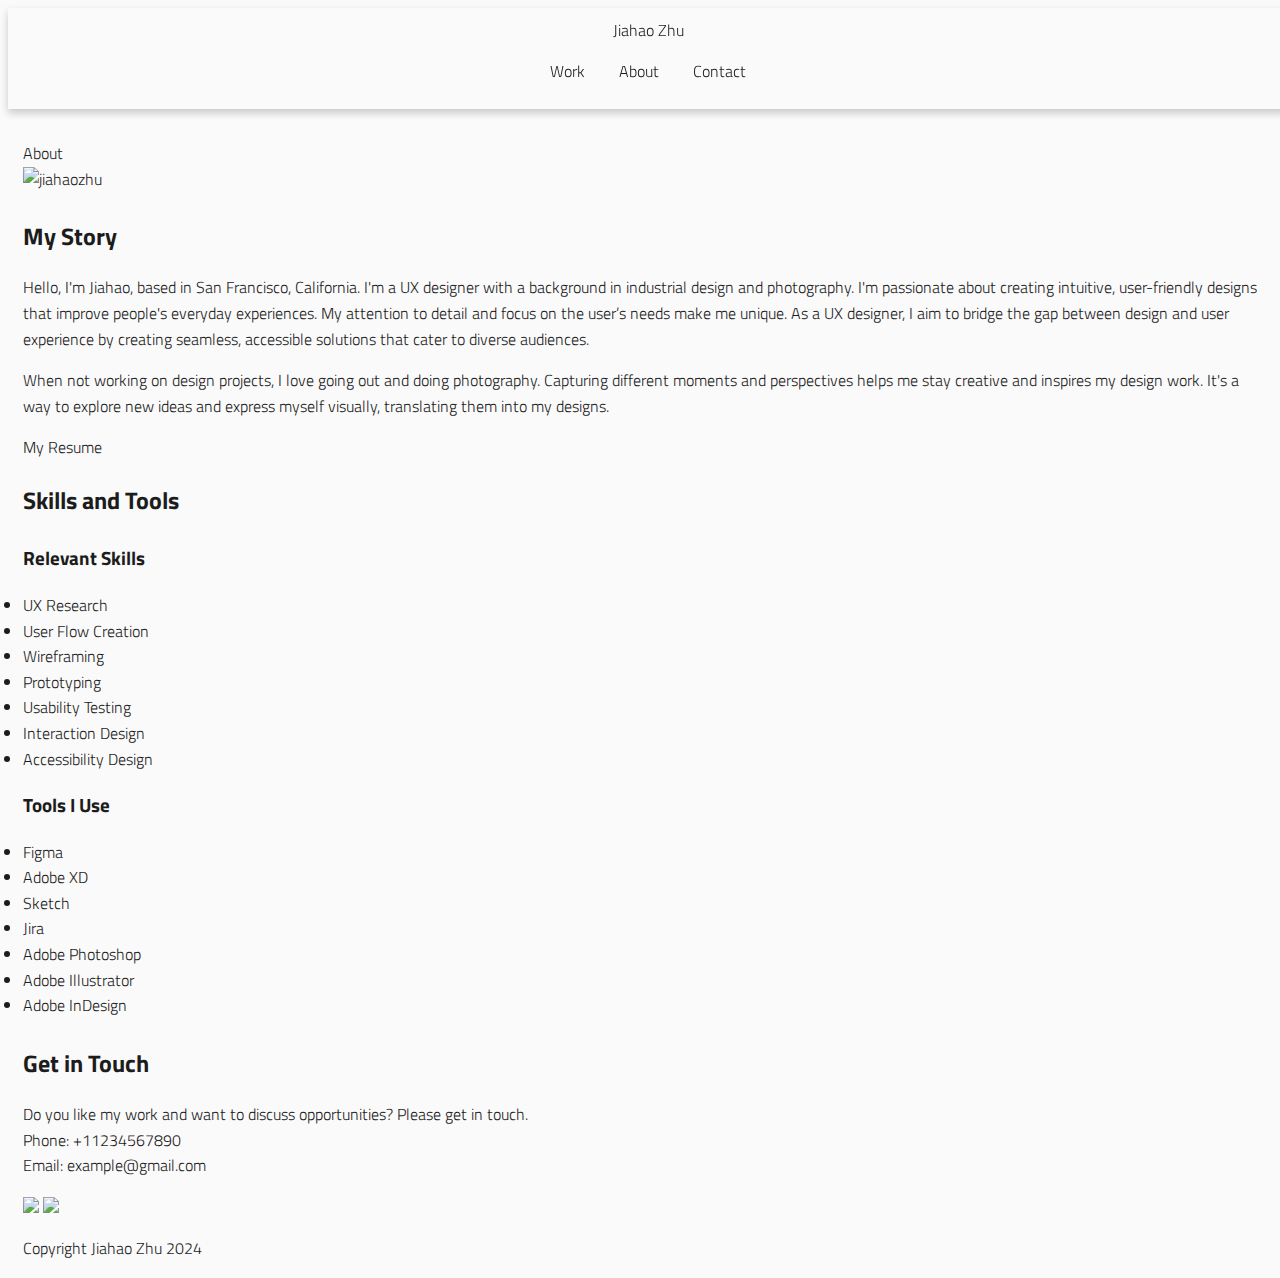
==== about.html @ 2531b700 "Added CSS Layouts" ====
<!DOCTYPE html>
<html lang="en">

<head>
  <meta charset="UTF-8">
  <meta name="viewport" content="width=device-width, initial-scale=1.0">
  <link rel="stylesheet" type="text/css"
    href="https://cdnjs.cloudflare.com/ajax/libs/normalize/8.0.0/normalize.min.css">
  <link rel="stylesheet" type="text/css" href="css/style.css">
  <link rel="preconnect" href="https://fonts.googleapis.com">
  <link rel="preconnect" href="https://fonts.gstatic.com" crossorigin>
  <link
    href="https://fonts.googleapis.com/css2?family=Open+Sans:ital,wght@0,300..800;1,300..800&family=Titillium+Web:ital,wght@0,200;0,300;0,400;0,600;0,700;0,900;1,200;1,300;1,400;1,600;1,700&display=swap"
    rel="stylesheet">
  <title>Jiahao Zhu UX Design </title>
</head>

<body>

  <header>
    <div class="container"><!-- Container -->
      <a href="#">Jiahao Zhu</a>
      <nav>
        <ul>
          <li><a href="index.html">Work</a></li>
          <li><a href="about.html">About</a></li>
          <li><a href="#contact">Contact</a></li>
        </ul>
      </nav>
    </div>
  </header>

  <main>
    <div><!-- Section -->
      <div class="container"><!-- Container -->
        <hi>About</hi>
      </div>
    </div>
    <div><!-- Section> -->
      <div class="container"><!-- Container -->
        <picture>
          <source srcset="img/Image@1x/About@1x.jpg" media="(max-width:767px)">
          <img src="img/Image@2x/About@2x.jpg" alt="jiahaozhu">
        </picture>
        <div class="row"><!-- Row -->
          <div><!-- Column -->
            <h2>My Story</h2>
            <p>Hello, I'm Jiahao, based in San Francisco, California. I'm a UX designer with a background in industrial
              design and photography. I'm passionate about creating intuitive, user-friendly designs that improve
              people's everyday experiences. My attention to detail and focus on the user’s needs make me unique.
              As a UX designer, I aim to bridge the gap between design and user experience by creating seamless,
              accessible solutions that cater to diverse audiences.</p>
            <p>When not working on design projects, I love going out and doing photography. Capturing different moments
              and perspectives helps me stay creative and inspires my design work. It's a way to explore new ideas and
              express myself visually, translating them into my designs.</p>
            <a href="files/Jiahao Zhu_Resume.pdf" target="_blank" download>My Resume </a>
          </div>

          <div><!-- Column -->
            <h2>Skills and Tools</h2>
            <div class="row"><!-- Row -->
              <div><!-- Column -->
                <h3>Relevant Skills</h3>
                <u1>
                  <li>UX Research</li>
                  <li>User Flow Creation</li>
                  <li>Wireframing</li>
                  <li>Prototyping</li>
                  <li>Usability Testing</li>
                  <li>Interaction Design</li>
                  <li>Accessibility Design</li>
                </u1>
              </div>
              <div><!-- Column -->
                <h3>Tools I Use</h3>
                <u1>
                  <li>Figma</li>
                  <li>Adobe XD</li>
                  <li>Sketch</li>
                  <li>Jira</li>
                  <li>Adobe Photoshop</li>
                  <li>Adobe Illustrator</li>
                  <li>Adobe InDesign</li>
                </u1>
              </div>
            </div>
          </div>
        </div>
      </div>
    </div>
  </main>

  <footer id="contact">
    <div class="container"><!-- Container -->
      <h2>Get in Touch</h2>
      <p>
        Do you like my work and want to discuss opportunities? Please get in touch.
        <br>Phone: <a href="tel:#">+11234567890</a>
        <br>Email: <a href="mailto:#">example@gmail.com</a>
      </p>
      <div>
        <a href="http://www.linkedin.com/in/jiahao-zhu-057bb3191" target="_blank">
          <img src="img/linkedin-in-brands-solid.svg">
        </a>
        <a href="https://www.instagram.com/jh_z.photography?utm_source=ig_web_button_share_sheet&igsh=ZDNlZDc0MzIxNw=="
          target="_blank">
          <img src="img/instagram-brands-solid.svg">
        </a>
      </div>
      <div>
        <p>Copyright Jiahao Zhu 2024</p>
      </div>
    </div>
  </footer>
</body>

</html>
---- css/style.css ----
/*
Colors used:
Background Color (White): #FAFAFA;
Primary Color (Dark Grey): #1C1C1C;
Secondary Color (Light Grey): #8C8C8C;
*/

* {
  box-sizing: border-box;
}

body {
    background-color: #FAFAFA;
    font-family: "Titillium Web", sans-serif;
    font-size: 16px;
    font-weight: 300;
    line-height: 1.6;
    color: #1C1C1C;
}


h1 {
    font-size: 2.0em;
    line-height: 1.4em;
    font-weight: 500;
    font-style: bold;
}

img {
    width: 100%;
  }

  a {
    color: #1C1C1C;
    text-decoration: none; 
  }

  a:hover,
  a:focus {
    color: #8C8C8C;
    text-decoration: underline; 
  }

  a:visited { 
    color: #B7B7B7;
  }
  a:active { 
    color: #3A54A2;
  }

  .button {
    background-color: #1C1C1C;
    color: #ffffff; 
    font-size: 16px;
    padding: 10px;
  }

  .button:hover {
    opacity: 0.8;
    text-decoration: none;
  }

/* Layout styling */

.container {
  padding: 0 15px;
}

.row {
  margin: 25px 0;
}

#work .row { padding-bottom: 25px; border-bottom: 1px solid #8C8C8C; }

header {
  background-color: #FAFAFA;
  text-align: center;
  padding: 10px 0;
  box-shadow: 0 4px 8px rgba(0, 0, 0, 0.2);
  position: fixed;
  width: 100%;
}

#hero {
  background-color: #FAFAFA;
  padding: 0;
  display: inline-block;
  width: 100%;
}

#hero h1 {
  text-align: left;
}

nav ul {
  padding: 0;
  margin: 0;
}

nav > ul > li {
  list-style-type: none;
  padding: 15px;
  display: inline-block;
}

main {
  padding-top: 133px;
}
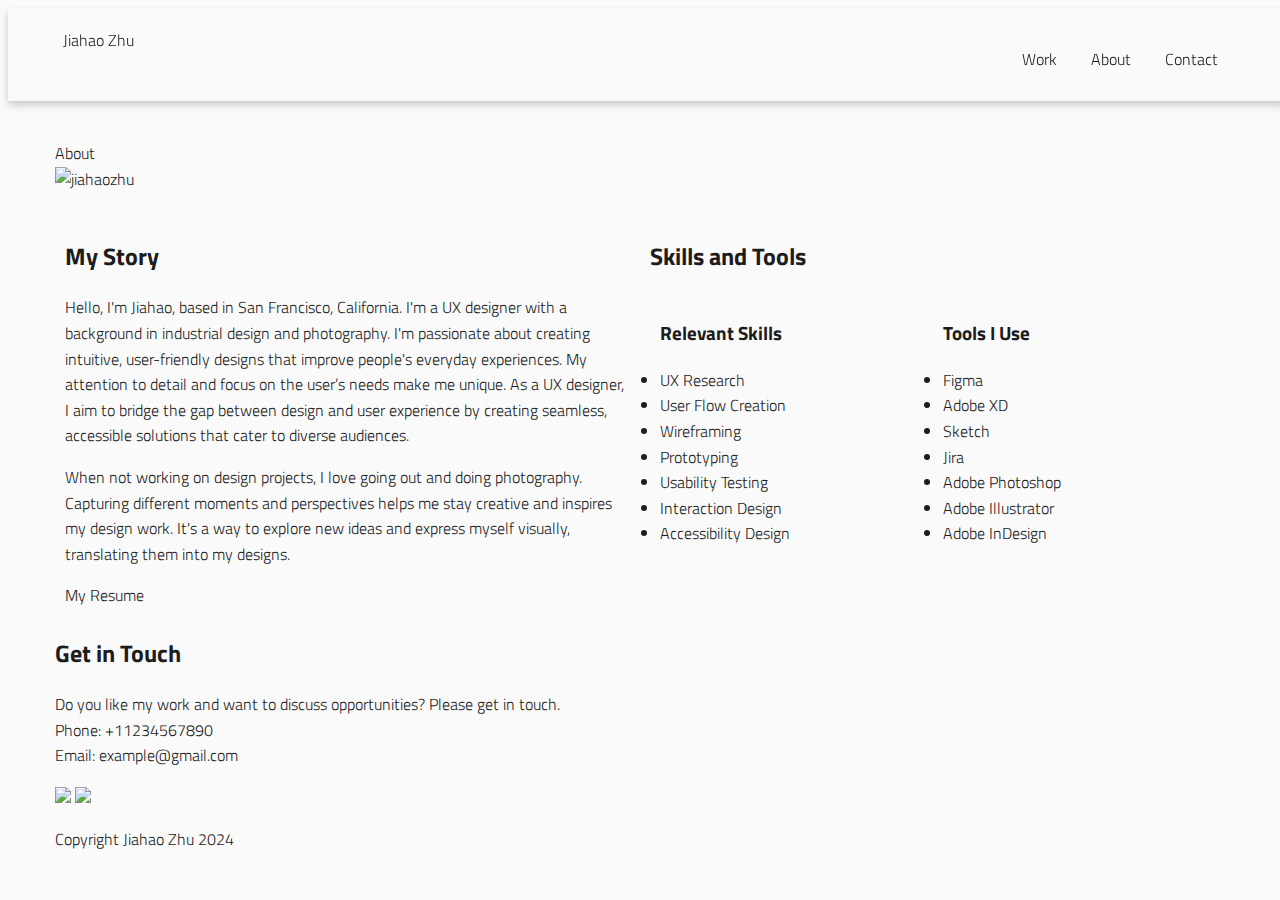
==== commit 2c5ce26b: "Added CSS transitions and animations" ====
--- a/about.html
+++ b/about.html
@@ -43,7 +43,7 @@
           <img src="img/Image@2x/About@2x.jpg" alt="jiahaozhu">
         </picture>
         <div class="row"><!-- Row -->
-          <div><!-- Column -->
+          <div class="col-lg-8 col-md-6"><!-- Column -->
             <h2>My Story</h2>
             <p>Hello, I'm Jiahao, based in San Francisco, California. I'm a UX designer with a background in industrial
               design and photography. I'm passionate about creating intuitive, user-friendly designs that improve
@@ -56,10 +56,10 @@
             <a href="files/Jiahao Zhu_Resume.pdf" target="_blank" download>My Resume </a>
           </div>
 
-          <div><!-- Column -->
+          <div class="col-lg-8 col-md-6"><!-- Column -->
             <h2>Skills and Tools</h2>
             <div class="row"><!-- Row -->
-              <div><!-- Column -->
+              <div class="col-lg-8 col-md-6"><!-- Column -->
                 <h3>Relevant Skills</h3>
                 <u1>
                   <li>UX Research</li>
@@ -71,7 +71,7 @@
                   <li>Accessibility Design</li>
                 </u1>
               </div>
-              <div><!-- Column -->
+              <div class="col-lg-8 col-md-6"><!-- Column -->
                 <h3>Tools I Use</h3>
                 <u1>
                   <li>Figma</li>
--- a/css/style.css
+++ b/css/style.css
@@ -52,7 +52,10 @@
     background-color: #1C1C1C;
     color: #ffffff; 
     font-size: 16px;
+    font-weight: 500;
     padding: 10px;
+    border-radius: 10px;
+    transition: 0.2s opacity;
   }
 
   .button:hover {
@@ -105,4 +108,115 @@
 
 main {
   padding-top: 133px;
-}+}
+
+/* ==============================
+Medium devices (640px and larger)
+================================= */
+@media only screen and (min-width: 640px) {
+  header {
+    text-align: unset;
+    padding: 20px 0 13px;
+  }
+
+  nav {
+    width: auto;
+    float: right;
+    margin-top: 4px;
+  }
+
+  #hero h1 {
+    display: block;
+    margin-left: 50px;
+    font-size: 30px;
+  }
+  
+  .col-md-6 {
+    width: 50%;
+  }
+  
+  [class*="col-"] {
+    float: left;
+  }
+  
+  .row::after {
+    content: "";
+    clear: both;
+    display: table;
+  }
+  
+  [class*="col-"] {
+    padding-left: 10px;
+    padding-right: 10px;
+  }
+}
+
+/* ==============================
+Large devices (1024px or larger)
+================================= */
+@media only screen and (min-width: 1024px) {
+  header {
+    text-align: unset;
+    padding: 20px 0 13px;
+  }
+
+  nav {
+    width: auto;
+    float: right;
+    margin-top: 4px;
+  }
+
+  .col-lg-8 {
+    width: 50%;
+  }
+
+  [class*="col-"] {
+    float: left;
+  }
+
+  .container {
+    max-width: 1200px;
+    margin-left: auto;
+    margin-right: auto;
+  }
+}
+
+@keyframes color-change {
+  from {fill: #edc655;}
+  to {fill: #f76414;}
+  0% {fill: #edc655;}
+  50% {fill: #fcffad;}
+  100% {fill: #f76414;}
+}
+
+.sun {
+  animation-duration: 4s;
+  animation-name: color-change;
+  animation-iteration-count: infinite;
+  animation-direction: alternate;
+  animation-timing-function: linear;
+}
+
+@keyframes cloud-move {
+  from {transform: translate(0,50px);}
+  to {transform: translate(200px,50px);}
+}
+
+.cloud-front {
+  animation-duration: 30s;
+  animation-name: cloud-move;
+  animation-iteration-count: infinite;
+  animation-direction: alternate;
+  animation-timing-function: linear;
+}
+
+@keyframes cloud-move-reverse {
+  from {transform: translate(446px,48px);}
+  to {transform: translate(100px, 48px);}
+}
+
+.cloud-back {
+  animation: 34s cloud-move-reverse infinite alternate linear;
+}
+
+
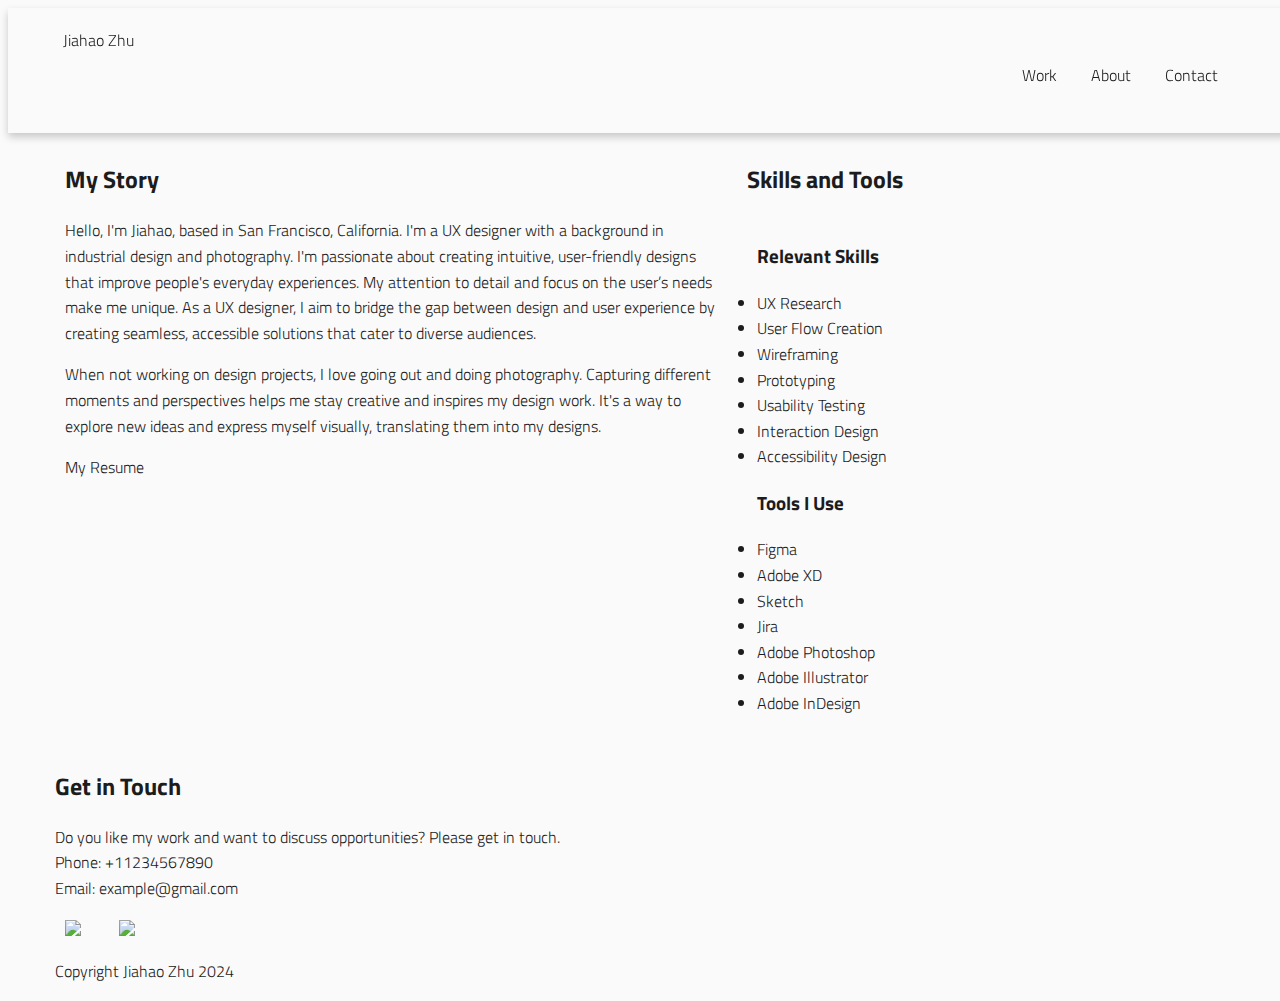
==== commit 647e8930: "Added js" ====
--- a/about.html
+++ b/about.html
@@ -6,6 +6,7 @@
   <meta name="viewport" content="width=device-width, initial-scale=1.0">
   <link rel="stylesheet" type="text/css"
     href="https://cdnjs.cloudflare.com/ajax/libs/normalize/8.0.0/normalize.min.css">
+  <link href="https://cdnjs.cloudflare.com/ajax/libs/font-awesome/6.4.0/css/all.min.css" rel="stylesheet">
   <link rel="stylesheet" type="text/css" href="css/style.css">
   <link rel="preconnect" href="https://fonts.googleapis.com">
   <link rel="preconnect" href="https://fonts.gstatic.com" crossorigin>
@@ -19,14 +20,17 @@
 
   <header>
     <div class="container"><!-- Container -->
+      <div class="navtoggle" id="myNavtoggle">
       <a href="#">Jiahao Zhu</a>
       <nav>
         <ul>
           <li><a href="index.html">Work</a></li>
           <li><a href="about.html">About</a></li>
           <li><a href="#contact">Contact</a></li>
+          <li><a href="javascript:void(0);" class="icon" onclick="menuToggle()"><i class="fas fa-bars"></i></a></li>
         </ul>
       </nav>
+    </div>
     </div>
   </header>
 
@@ -43,7 +47,7 @@
           <img src="img/Image@2x/About@2x.jpg" alt="jiahaozhu">
         </picture>
         <div class="row"><!-- Row -->
-          <div class="col-lg-8 col-md-6"><!-- Column -->
+          <div class="col-lg-7 col-md-6"><!-- Column -->
             <h2>My Story</h2>
             <p>Hello, I'm Jiahao, based in San Francisco, California. I'm a UX designer with a background in industrial
               design and photography. I'm passionate about creating intuitive, user-friendly designs that improve
@@ -56,10 +60,10 @@
             <a href="files/Jiahao Zhu_Resume.pdf" target="_blank" download>My Resume </a>
           </div>
 
-          <div class="col-lg-8 col-md-6"><!-- Column -->
+          <div class="col-lg-5 col-md-6"><!-- Column -->
             <h2>Skills and Tools</h2>
             <div class="row"><!-- Row -->
-              <div class="col-lg-8 col-md-6"><!-- Column -->
+              <div class="col-lg-12 col-md-6"><!-- Column -->
                 <h3>Relevant Skills</h3>
                 <u1>
                   <li>UX Research</li>
@@ -71,7 +75,7 @@
                   <li>Accessibility Design</li>
                 </u1>
               </div>
-              <div class="col-lg-8 col-md-6"><!-- Column -->
+              <div class="col-lg-12 col-md-6"><!-- Column -->
                 <h3>Tools I Use</h3>
                 <u1>
                   <li>Figma</li>
@@ -98,7 +102,7 @@
         <br>Phone: <a href="tel:#">+11234567890</a>
         <br>Email: <a href="mailto:#">example@gmail.com</a>
       </p>
-      <div>
+      <div class="social">
         <a href="http://www.linkedin.com/in/jiahao-zhu-057bb3191" target="_blank">
           <img src="img/linkedin-in-brands-solid.svg">
         </a>
@@ -112,6 +116,8 @@
       </div>
     </div>
   </footer>
+  <script src="https://code.jquery.com/jquery-3.7.1.min.js" integrity="sha256-/JqT3SQfawRcv/BIHPThkBvs0OEvtFFmqPF/lYI/Cxo=" crossorigin="anonymous"></script>
+  <script src="js/scripts.js"></script>
 </body>
 
 </html>--- a/css/style.css
+++ b/css/style.css
@@ -17,7 +17,6 @@
     line-height: 1.6;
     color: #1C1C1C;
 }
-
 
 h1 {
     font-size: 2.0em;
@@ -63,6 +62,10 @@
     text-decoration: none;
   }
 
+  .logo {
+    max-width: 150px;
+  }
+
 /* Layout styling */
 
 .container {
@@ -77,11 +80,11 @@
 
 header {
   background-color: #FAFAFA;
-  text-align: center;
   padding: 10px 0;
   box-shadow: 0 4px 8px rgba(0, 0, 0, 0.2);
   position: fixed;
   width: 100%;
+  
 }
 
 #hero {
@@ -103,17 +106,65 @@
 nav > ul > li {
   list-style-type: none;
   padding: 15px;
+  margin: 0;
+}
+
+main {
+  padding-top: 56px;
+}
+
+.social a {
   display: inline-block;
-}
-
-main {
-  padding-top: 133px;
+  width: 30px;
+  margin: 0 10px;
+}
+
+.navtoggle li:not(:last-child) {
+  display: none;
+}
+
+.navtoggle, .navtoggle.responsive {
+  position: relative;
+}
+
+.navtoggle li .icon {
+  position: absolute;
+  right: 0;
+  top: 2px;
+  font-size: 20px;
+  padding-right: 0;
+}
+
+.navtoggle.responsive li  {
+  display: block;
+}
+
+.navtoggle.responsive nav {
+  padding: 24px 0 0;
+}
+.navtoggle.responsive li  {
+  display: block;
+  padding: 10px 0;
+  border-top: 1px solid #8C8C8C;
+}
+
+.navtoggle.responsive li:last-child  {
+  padding: 0 0 10px;
 }
 
 /* ==============================
 Medium devices (640px and larger)
 ================================= */
-@media only screen and (min-width: 640px) {
+@media only screen and (min-width: 641px) {
+
+  .navtoggle li:not(:last-child) {
+    display: inline-block;
+  }
+
+  .navtoggle li:last-child {
+    display: none;
+  }
+
   header {
     text-align: unset;
     padding: 20px 0 13px;
@@ -125,15 +176,29 @@
     margin-top: 4px;
   }
 
+  nav > ul > li {
+    display: inline-block;
+    margin: 1em 0;
+  }
+
   #hero h1 {
     display: block;
     margin-left: 50px;
     font-size: 30px;
   }
   
-  .col-md-6 {
-    width: 50%;
-  }
+  .col-md-1 {width: 8.33%;}
+  .col-md-2 {width: 16.66%;}
+  .col-md-3 {width: 25%;}
+  .col-md-4 {width: 33.33%;}
+  .col-md-5 {width: 41.66%;}
+  .col-md-6 {width: 50%;}
+  .col-md-7 {width: 58.33%;}
+  .col-md-8 {width: 66.66%;}
+  .col-md-9 {width: 75%;}
+  .col-md-10 {width: 83.33%;}
+  .col-md-11 {width: 91.66%;}
+  .col-md-12 {width: 100%;}
   
   [class*="col-"] {
     float: left;
@@ -166,9 +231,18 @@
     margin-top: 4px;
   }
 
-  .col-lg-8 {
-    width: 50%;
-  }
+  .col-lg-1 {width: 8.33%;}
+  .col-lg-2 {width: 16.66%;}
+  .col-lg-3 {width: 25%;}
+  .col-lg-4 {width: 33.33%;}
+  .col-lg-5 {width: 41.66%;}
+  .col-lg-6 {width: 50%;}
+  .col-lg-7 {width: 58.33%;}
+  .col-lg-8 {width: 66.66%;}
+  .col-lg-9 {width: 75%;}
+  .col-lg-10 {width: 83.33%;}
+  .col-lg-11 {width: 91.66%;}
+  .col-lg-12 {width: 100%;}
 
   [class*="col-"] {
     float: left;
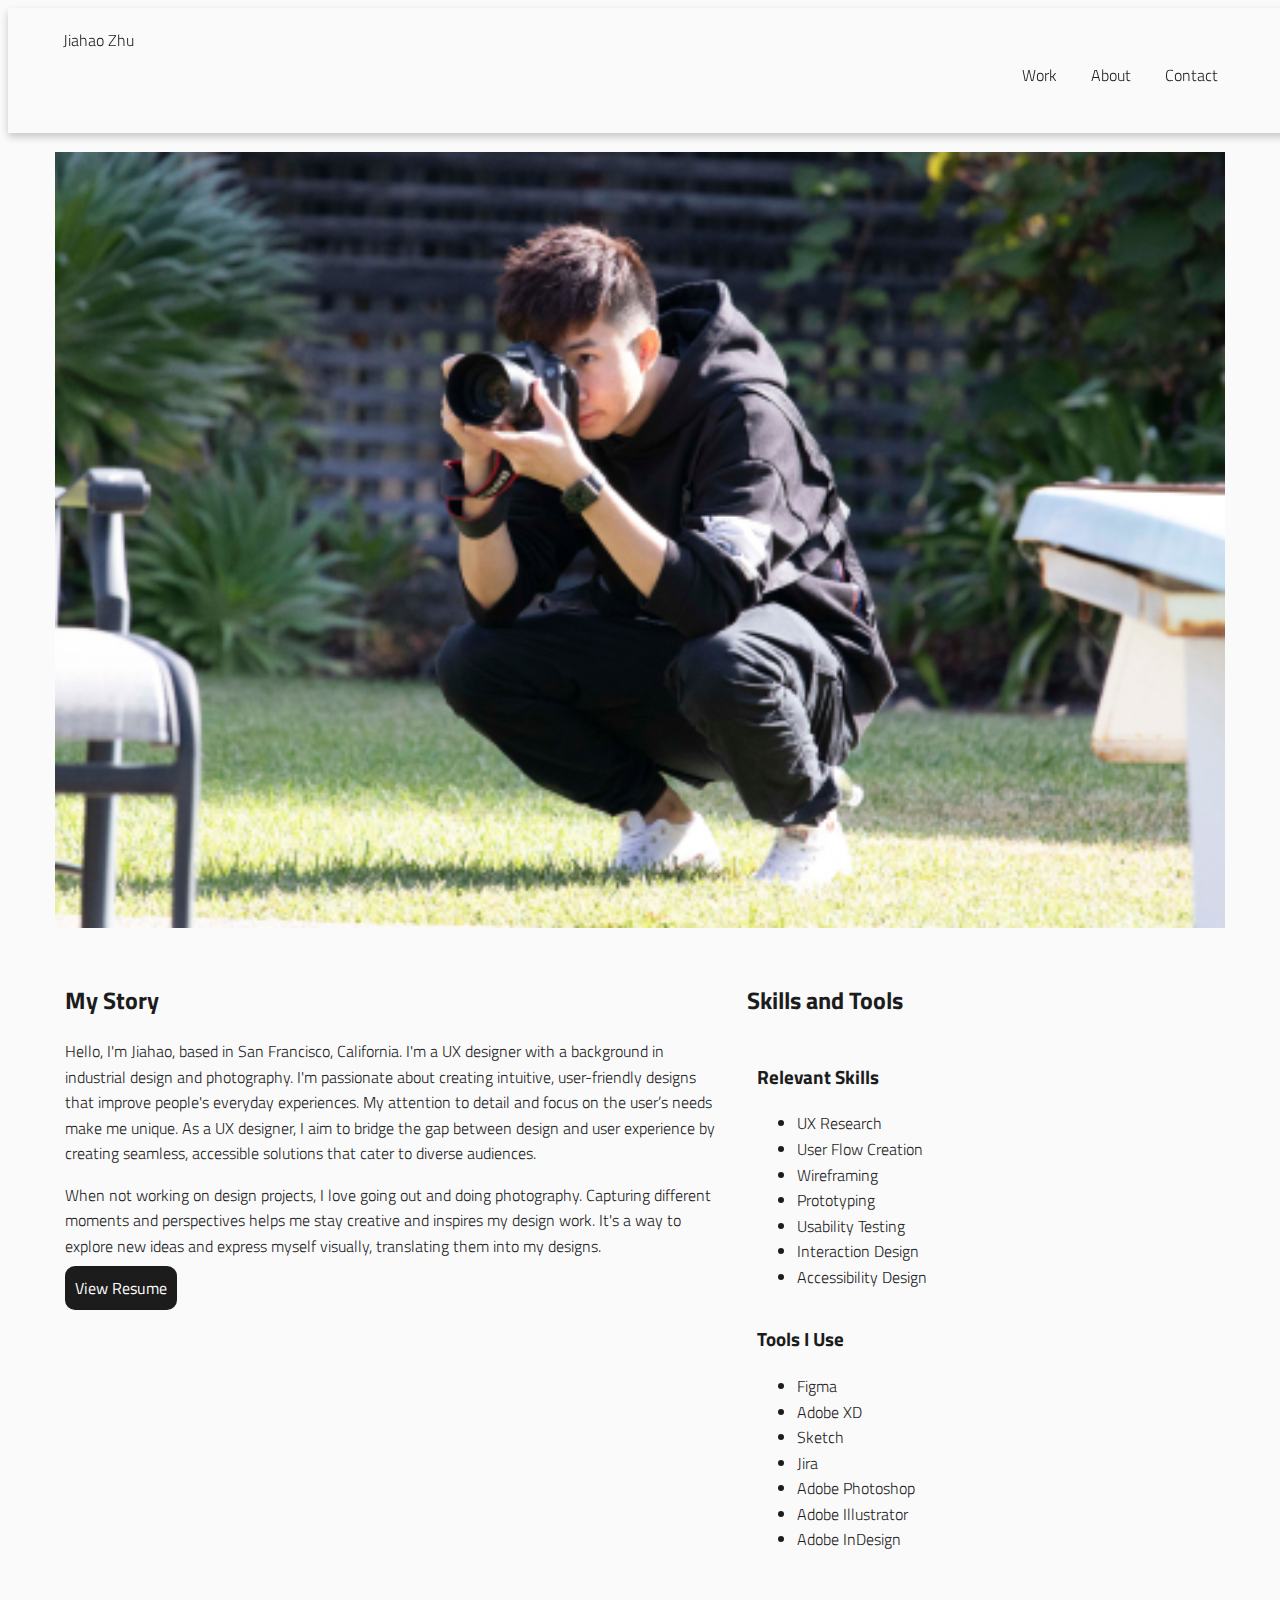
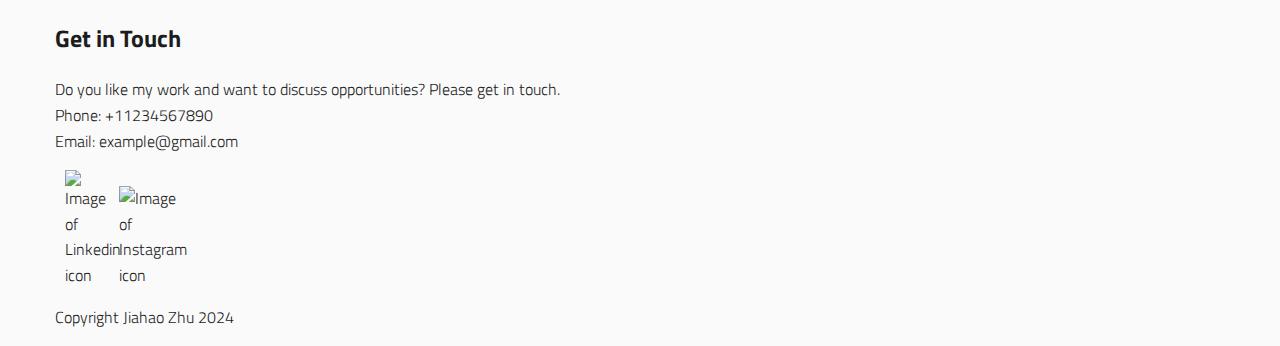
==== commit c5c98618: "Fixed all warnings and errors" ====
--- a/about.html
+++ b/about.html
@@ -1,123 +1,176 @@
 <!DOCTYPE html>
 <html lang="en">
+  <head>
+    <meta charset="UTF-8" />
+    <meta name="viewport" content="width=device-width, initial-scale=1.0" />
+    <link
+      rel="stylesheet"
+      type="text/css"
+      href="https://cdnjs.cloudflare.com/ajax/libs/normalize/8.0.0/normalize.min.css"
+    />
+    <link
+      href="https://cdnjs.cloudflare.com/ajax/libs/font-awesome/6.4.0/css/all.min.css"
+      rel="stylesheet"
+    />
+    <link rel="stylesheet" type="text/css" href="css/style.css" />
+    <link rel="preconnect" href="https://fonts.googleapis.com" />
+    <link rel="preconnect" href="https://fonts.gstatic.com" crossorigin />
+    <link
+      href="https://fonts.googleapis.com/css2?family=Open+Sans:ital,wght@0,300..800;1,300..800&family=Titillium+Web:ital,wght@0,200;0,300;0,400;0,600;0,700;0,900;1,200;1,300;1,400;1,600;1,700&display=swap"
+      rel="stylesheet"
+    />
+    <title>Jiahao Zhu UX Design</title>
+  </head>
 
-<head>
-  <meta charset="UTF-8">
-  <meta name="viewport" content="width=device-width, initial-scale=1.0">
-  <link rel="stylesheet" type="text/css"
-    href="https://cdnjs.cloudflare.com/ajax/libs/normalize/8.0.0/normalize.min.css">
-  <link href="https://cdnjs.cloudflare.com/ajax/libs/font-awesome/6.4.0/css/all.min.css" rel="stylesheet">
-  <link rel="stylesheet" type="text/css" href="css/style.css">
-  <link rel="preconnect" href="https://fonts.googleapis.com">
-  <link rel="preconnect" href="https://fonts.gstatic.com" crossorigin>
-  <link
-    href="https://fonts.googleapis.com/css2?family=Open+Sans:ital,wght@0,300..800;1,300..800&family=Titillium+Web:ital,wght@0,200;0,300;0,400;0,600;0,700;0,900;1,200;1,300;1,400;1,600;1,700&display=swap"
-    rel="stylesheet">
-  <title>Jiahao Zhu UX Design </title>
-</head>
+  <body>
+    <header>
+      <div class="container">
+        <!-- Container -->
+        <div class="navtoggle" id="myNavtoggle">
+          <a href="#">Jiahao Zhu</a>
+          <nav>
+            <ul>
+              <li><a href="index.html">Work</a></li>
+              <li><a href="about.html">About</a></li>
+              <li><a href="#contact">Contact</a></li>
+              <li>
+                <a
+                  href="javascript:void(0);"
+                  class="icon"
+                  onclick="menuToggle()"
+                  ><i class="fas fa-bars"></i
+                ></a>
+              </li>
+            </ul>
+          </nav>
+        </div>
+      </div>
+    </header>
 
-<body>
+    <main>
+      <div>
+        <!-- Section -->
+        <div class="container">
+          <!-- Container -->
+          <h1>About</h1>
+        </div>
+      </div>
+      <div>
+        <!-- Section> -->
+        <div class="container">
+          <!-- Container -->
+          <picture>
+            <source
+              srcset="img/Image-1x/About-1x.jpg"
+              media="(max-width:767px)"
+            />
+            <img src="img/Image-2x/About-2x.jpg" alt="jiahaozhu" />
+          </picture>
+          <div class="row">
+            <!-- Row -->
+            <div class="col-lg-7 col-md-6">
+              <!-- Column -->
+              <h2>My Story</h2>
+              <p>
+                Hello, I'm Jiahao, based in San Francisco, California. I'm a UX
+                designer with a background in industrial design and photography.
+                I'm passionate about creating intuitive, user-friendly designs
+                that improve people's everyday experiences. My attention to
+                detail and focus on the user’s needs make me unique. As a UX
+                designer, I aim to bridge the gap between design and user
+                experience by creating seamless, accessible solutions that cater
+                to diverse audiences.
+              </p>
+              <p>
+                When not working on design projects, I love going out and doing
+                photography. Capturing different moments and perspectives helps
+                me stay creative and inspires my design work. It's a way to
+                explore new ideas and express myself visually, translating them
+                into my designs.
+              </p>
+              <a href="files/JiahaoZhu_Resume.pdf" target="_blank" class="button" download
+                >View Resume
+              </a>
+            </div>
 
-  <header>
-    <div class="container"><!-- Container -->
-      <div class="navtoggle" id="myNavtoggle">
-      <a href="#">Jiahao Zhu</a>
-      <nav>
-        <ul>
-          <li><a href="index.html">Work</a></li>
-          <li><a href="about.html">About</a></li>
-          <li><a href="#contact">Contact</a></li>
-          <li><a href="javascript:void(0);" class="icon" onclick="menuToggle()"><i class="fas fa-bars"></i></a></li>
-        </ul>
-      </nav>
-    </div>
-    </div>
-  </header>
-
-  <main>
-    <div><!-- Section -->
-      <div class="container"><!-- Container -->
-        <hi>About</hi>
-      </div>
-    </div>
-    <div><!-- Section> -->
-      <div class="container"><!-- Container -->
-        <picture>
-          <source srcset="img/Image@1x/About@1x.jpg" media="(max-width:767px)">
-          <img src="img/Image@2x/About@2x.jpg" alt="jiahaozhu">
-        </picture>
-        <div class="row"><!-- Row -->
-          <div class="col-lg-7 col-md-6"><!-- Column -->
-            <h2>My Story</h2>
-            <p>Hello, I'm Jiahao, based in San Francisco, California. I'm a UX designer with a background in industrial
-              design and photography. I'm passionate about creating intuitive, user-friendly designs that improve
-              people's everyday experiences. My attention to detail and focus on the user’s needs make me unique.
-              As a UX designer, I aim to bridge the gap between design and user experience by creating seamless,
-              accessible solutions that cater to diverse audiences.</p>
-            <p>When not working on design projects, I love going out and doing photography. Capturing different moments
-              and perspectives helps me stay creative and inspires my design work. It's a way to explore new ideas and
-              express myself visually, translating them into my designs.</p>
-            <a href="files/Jiahao Zhu_Resume.pdf" target="_blank" download>My Resume </a>
-          </div>
-
-          <div class="col-lg-5 col-md-6"><!-- Column -->
-            <h2>Skills and Tools</h2>
-            <div class="row"><!-- Row -->
-              <div class="col-lg-12 col-md-6"><!-- Column -->
-                <h3>Relevant Skills</h3>
-                <u1>
-                  <li>UX Research</li>
-                  <li>User Flow Creation</li>
-                  <li>Wireframing</li>
-                  <li>Prototyping</li>
-                  <li>Usability Testing</li>
-                  <li>Interaction Design</li>
-                  <li>Accessibility Design</li>
-                </u1>
-              </div>
-              <div class="col-lg-12 col-md-6"><!-- Column -->
-                <h3>Tools I Use</h3>
-                <u1>
-                  <li>Figma</li>
-                  <li>Adobe XD</li>
-                  <li>Sketch</li>
-                  <li>Jira</li>
-                  <li>Adobe Photoshop</li>
-                  <li>Adobe Illustrator</li>
-                  <li>Adobe InDesign</li>
-                </u1>
+            <div class="col-lg-5 col-md-6">
+              <!-- Column -->
+              <h2>Skills and Tools</h2>
+              <div class="row">
+                <!-- Row -->
+                <div class="col-lg-12 col-md-6">
+                  <!-- Column -->
+                  <h3>Relevant Skills</h3>
+                  <ul>
+                    <li>UX Research</li>
+                    <li>User Flow Creation</li>
+                    <li>Wireframing</li>
+                    <li>Prototyping</li>
+                    <li>Usability Testing</li>
+                    <li>Interaction Design</li>
+                    <li>Accessibility Design</li>
+                  </ul>
+                </div>
+                <div class="col-lg-12 col-md-6">
+                  <!-- Column -->
+                  <h3>Tools I Use</h3>
+                  <ul>
+                    <li>Figma</li>
+                    <li>Adobe XD</li>
+                    <li>Sketch</li>
+                    <li>Jira</li>
+                    <li>Adobe Photoshop</li>
+                    <li>Adobe Illustrator</li>
+                    <li>Adobe InDesign</li>
+                  </ul>
+                </div>
               </div>
             </div>
           </div>
         </div>
       </div>
-    </div>
-  </main>
+    </main>
 
-  <footer id="contact">
-    <div class="container"><!-- Container -->
-      <h2>Get in Touch</h2>
-      <p>
-        Do you like my work and want to discuss opportunities? Please get in touch.
-        <br>Phone: <a href="tel:#">+11234567890</a>
-        <br>Email: <a href="mailto:#">example@gmail.com</a>
-      </p>
-      <div class="social">
-        <a href="http://www.linkedin.com/in/jiahao-zhu-057bb3191" target="_blank">
-          <img src="img/linkedin-in-brands-solid.svg">
-        </a>
-        <a href="https://www.instagram.com/jh_z.photography?utm_source=ig_web_button_share_sheet&igsh=ZDNlZDc0MzIxNw=="
-          target="_blank">
-          <img src="img/instagram-brands-solid.svg">
-        </a>
+    <footer id="contact">
+      <div class="container">
+        <!-- Container -->
+        <h2>Get in Touch</h2>
+        <p>
+          Do you like my work and want to discuss opportunities? Please get in
+          touch.
+          <br />Phone: <a href="tel:#">+11234567890</a> <br />Email:
+          <a href="mailto:#">example@gmail.com</a>
+        </p>
+        <div class="social">
+          <a
+            href="http://www.linkedin.com/in/jiahao-zhu-057bb3191"
+            target="_blank"
+          >
+            <img
+              src="img/linkedin-in-brands-solid.svg"
+              alt="Image of Linkedin icon"
+            />
+          </a>
+          <a
+            href="https://www.instagram.com/jh_z.photography?utm_source=ig_web_button_share_sheet&igsh=ZDNlZDc0MzIxNw=="
+            target="_blank"
+          >
+            <img
+              src="img/instagram-brands-solid.svg"
+              alt="Image of Instagram icon"
+            />
+          </a>
+        </div>
+        <div>
+          <p>Copyright Jiahao Zhu 2024</p>
+        </div>
       </div>
-      <div>
-        <p>Copyright Jiahao Zhu 2024</p>
-      </div>
-    </div>
-  </footer>
-  <script src="https://code.jquery.com/jquery-3.7.1.min.js" integrity="sha256-/JqT3SQfawRcv/BIHPThkBvs0OEvtFFmqPF/lYI/Cxo=" crossorigin="anonymous"></script>
-  <script src="js/scripts.js"></script>
-</body>
-
-</html>+    </footer>
+    <script
+      src="https://code.jquery.com/jquery-3.7.1.min.js"
+      integrity="sha256-/JqT3SQfawRcv/BIHPThkBvs0OEvtFFmqPF/lYI/Cxo="
+      crossorigin="anonymous"
+    ></script>
+    <script src="js/scripts.js"></script>
+  </body>
+</html>
--- a/css/style.css
+++ b/css/style.css
@@ -10,61 +10,61 @@
 }
 
 body {
-    background-color: #FAFAFA;
-    font-family: "Titillium Web", sans-serif;
-    font-size: 16px;
-    font-weight: 300;
-    line-height: 1.6;
-    color: #1C1C1C;
+  background-color: #fafafa;
+  font-family: "Titillium Web", sans-serif;
+  font-size: 16px;
+  font-weight: 300;
+  line-height: 1.6;
+  color: #1c1c1c;
 }
 
 h1 {
-    font-size: 2.0em;
-    line-height: 1.4em;
-    font-weight: 500;
-    font-style: bold;
+  font-size: 2em;
+  line-height: 1.4em;
+  font-weight: 500;
+  font-weight: bold;
 }
 
 img {
-    width: 100%;
-  }
-
-  a {
-    color: #1C1C1C;
-    text-decoration: none; 
-  }
-
-  a:hover,
-  a:focus {
-    color: #8C8C8C;
-    text-decoration: underline; 
-  }
-
-  a:visited { 
-    color: #B7B7B7;
-  }
-  a:active { 
-    color: #3A54A2;
-  }
-
-  .button {
-    background-color: #1C1C1C;
-    color: #ffffff; 
-    font-size: 16px;
-    font-weight: 500;
-    padding: 10px;
-    border-radius: 10px;
-    transition: 0.2s opacity;
-  }
-
-  .button:hover {
-    opacity: 0.8;
-    text-decoration: none;
-  }
-
-  .logo {
-    max-width: 150px;
-  }
+  width: 100%;
+}
+
+a {
+  color: #1c1c1c;
+  text-decoration: none;
+}
+
+a:hover,
+a:focus {
+  color: #8c8c8c;
+  text-decoration: underline;
+}
+
+a:visited {
+  color: #a8a8a8;
+}
+a:active {
+  color: #3a54a2;
+}
+
+.button {
+  background-color: #1c1c1c;
+  color: #ffffff;
+  font-size: 16px;
+  font-weight: 500;
+  padding: 10px;
+  border-radius: 10px;
+  transition: 0.2s opacity;
+}
+
+.button:hover {
+  opacity: 0.8;
+  text-decoration: none;
+}
+
+.logo {
+  max-width: 150px;
+}
 
 /* Layout styling */
 
@@ -76,20 +76,22 @@
   margin: 25px 0;
 }
 
-#work .row { padding-bottom: 25px; border-bottom: 1px solid #8C8C8C; }
+#work .row {
+  padding-bottom: 25px;
+  border-bottom: 1px solid #8c8c8c;
+}
 
 header {
-  background-color: #FAFAFA;
+  background-color: #fafafa;
   padding: 10px 0;
   box-shadow: 0 4px 8px rgba(0, 0, 0, 0.2);
   position: fixed;
   width: 100%;
-  
 }
 
 #hero {
-  background-color: #FAFAFA;
-  padding: 0;
+  background-color: #fafafa;
+  padding-top: 85px;
   display: inline-block;
   width: 100%;
 }
@@ -123,7 +125,8 @@
   display: none;
 }
 
-.navtoggle, .navtoggle.responsive {
+.navtoggle,
+.navtoggle.responsive {
   position: relative;
 }
 
@@ -135,20 +138,20 @@
   padding-right: 0;
 }
 
-.navtoggle.responsive li  {
+.navtoggle.responsive li {
   display: block;
 }
 
 .navtoggle.responsive nav {
   padding: 24px 0 0;
 }
-.navtoggle.responsive li  {
+.navtoggle.responsive li {
   display: block;
   padding: 10px 0;
-  border-top: 1px solid #8C8C8C;
-}
-
-.navtoggle.responsive li:last-child  {
+  border-top: 1px solid #8c8c8c;
+}
+
+.navtoggle.responsive li:last-child {
   padding: 0 0 10px;
 }
 
@@ -156,7 +159,6 @@
 Medium devices (640px and larger)
 ================================= */
 @media only screen and (min-width: 641px) {
-
   .navtoggle li:not(:last-child) {
     display: inline-block;
   }
@@ -186,30 +188,54 @@
     margin-left: 50px;
     font-size: 30px;
   }
-  
-  .col-md-1 {width: 8.33%;}
-  .col-md-2 {width: 16.66%;}
-  .col-md-3 {width: 25%;}
-  .col-md-4 {width: 33.33%;}
-  .col-md-5 {width: 41.66%;}
-  .col-md-6 {width: 50%;}
-  .col-md-7 {width: 58.33%;}
-  .col-md-8 {width: 66.66%;}
-  .col-md-9 {width: 75%;}
-  .col-md-10 {width: 83.33%;}
-  .col-md-11 {width: 91.66%;}
-  .col-md-12 {width: 100%;}
-  
+
+  .col-md-1 {
+    width: 8.33%;
+  }
+  .col-md-2 {
+    width: 16.66%;
+  }
+  .col-md-3 {
+    width: 25%;
+  }
+  .col-md-4 {
+    width: 33.33%;
+  }
+  .col-md-5 {
+    width: 41.66%;
+  }
+  .col-md-6 {
+    width: 50%;
+  }
+  .col-md-7 {
+    width: 58.33%;
+  }
+  .col-md-8 {
+    width: 66.66%;
+  }
+  .col-md-9 {
+    width: 75%;
+  }
+  .col-md-10 {
+    width: 83.33%;
+  }
+  .col-md-11 {
+    width: 91.66%;
+  }
+  .col-md-12 {
+    width: 100%;
+  }
+
   [class*="col-"] {
     float: left;
   }
-  
+
   .row::after {
     content: "";
     clear: both;
     display: table;
   }
-  
+
   [class*="col-"] {
     padding-left: 10px;
     padding-right: 10px;
@@ -231,18 +257,42 @@
     margin-top: 4px;
   }
 
-  .col-lg-1 {width: 8.33%;}
-  .col-lg-2 {width: 16.66%;}
-  .col-lg-3 {width: 25%;}
-  .col-lg-4 {width: 33.33%;}
-  .col-lg-5 {width: 41.66%;}
-  .col-lg-6 {width: 50%;}
-  .col-lg-7 {width: 58.33%;}
-  .col-lg-8 {width: 66.66%;}
-  .col-lg-9 {width: 75%;}
-  .col-lg-10 {width: 83.33%;}
-  .col-lg-11 {width: 91.66%;}
-  .col-lg-12 {width: 100%;}
+  .col-lg-1 {
+    width: 8.33%;
+  }
+  .col-lg-2 {
+    width: 16.66%;
+  }
+  .col-lg-3 {
+    width: 25%;
+  }
+  .col-lg-4 {
+    width: 33.33%;
+  }
+  .col-lg-5 {
+    width: 41.66%;
+  }
+  .col-lg-6 {
+    width: 50%;
+  }
+  .col-lg-7 {
+    width: 58.33%;
+  }
+  .col-lg-8 {
+    width: 66.66%;
+  }
+  .col-lg-9 {
+    width: 75%;
+  }
+  .col-lg-10 {
+    width: 83.33%;
+  }
+  .col-lg-11 {
+    width: 91.66%;
+  }
+  .col-lg-12 {
+    width: 100%;
+  }
 
   [class*="col-"] {
     float: left;
@@ -256,11 +306,21 @@
 }
 
 @keyframes color-change {
-  from {fill: #edc655;}
-  to {fill: #f76414;}
-  0% {fill: #edc655;}
-  50% {fill: #fcffad;}
-  100% {fill: #f76414;}
+  from {
+    fill: #edc655;
+  }
+  to {
+    fill: #f76414;
+  }
+  0% {
+    fill: #edc655;
+  }
+  50% {
+    fill: #fcffad;
+  }
+  100% {
+    fill: #f76414;
+  }
 }
 
 .sun {
@@ -272,8 +332,12 @@
 }
 
 @keyframes cloud-move {
-  from {transform: translate(0,50px);}
-  to {transform: translate(200px,50px);}
+  from {
+    transform: translate(0, 50px);
+  }
+  to {
+    transform: translate(200px, 50px);
+  }
 }
 
 .cloud-front {
@@ -285,12 +349,14 @@
 }
 
 @keyframes cloud-move-reverse {
-  from {transform: translate(446px,48px);}
-  to {transform: translate(100px, 48px);}
+  from {
+    transform: translate(446px, 48px);
+  }
+  to {
+    transform: translate(100px, 48px);
+  }
 }
 
 .cloud-back {
   animation: 34s cloud-move-reverse infinite alternate linear;
 }
-
-
